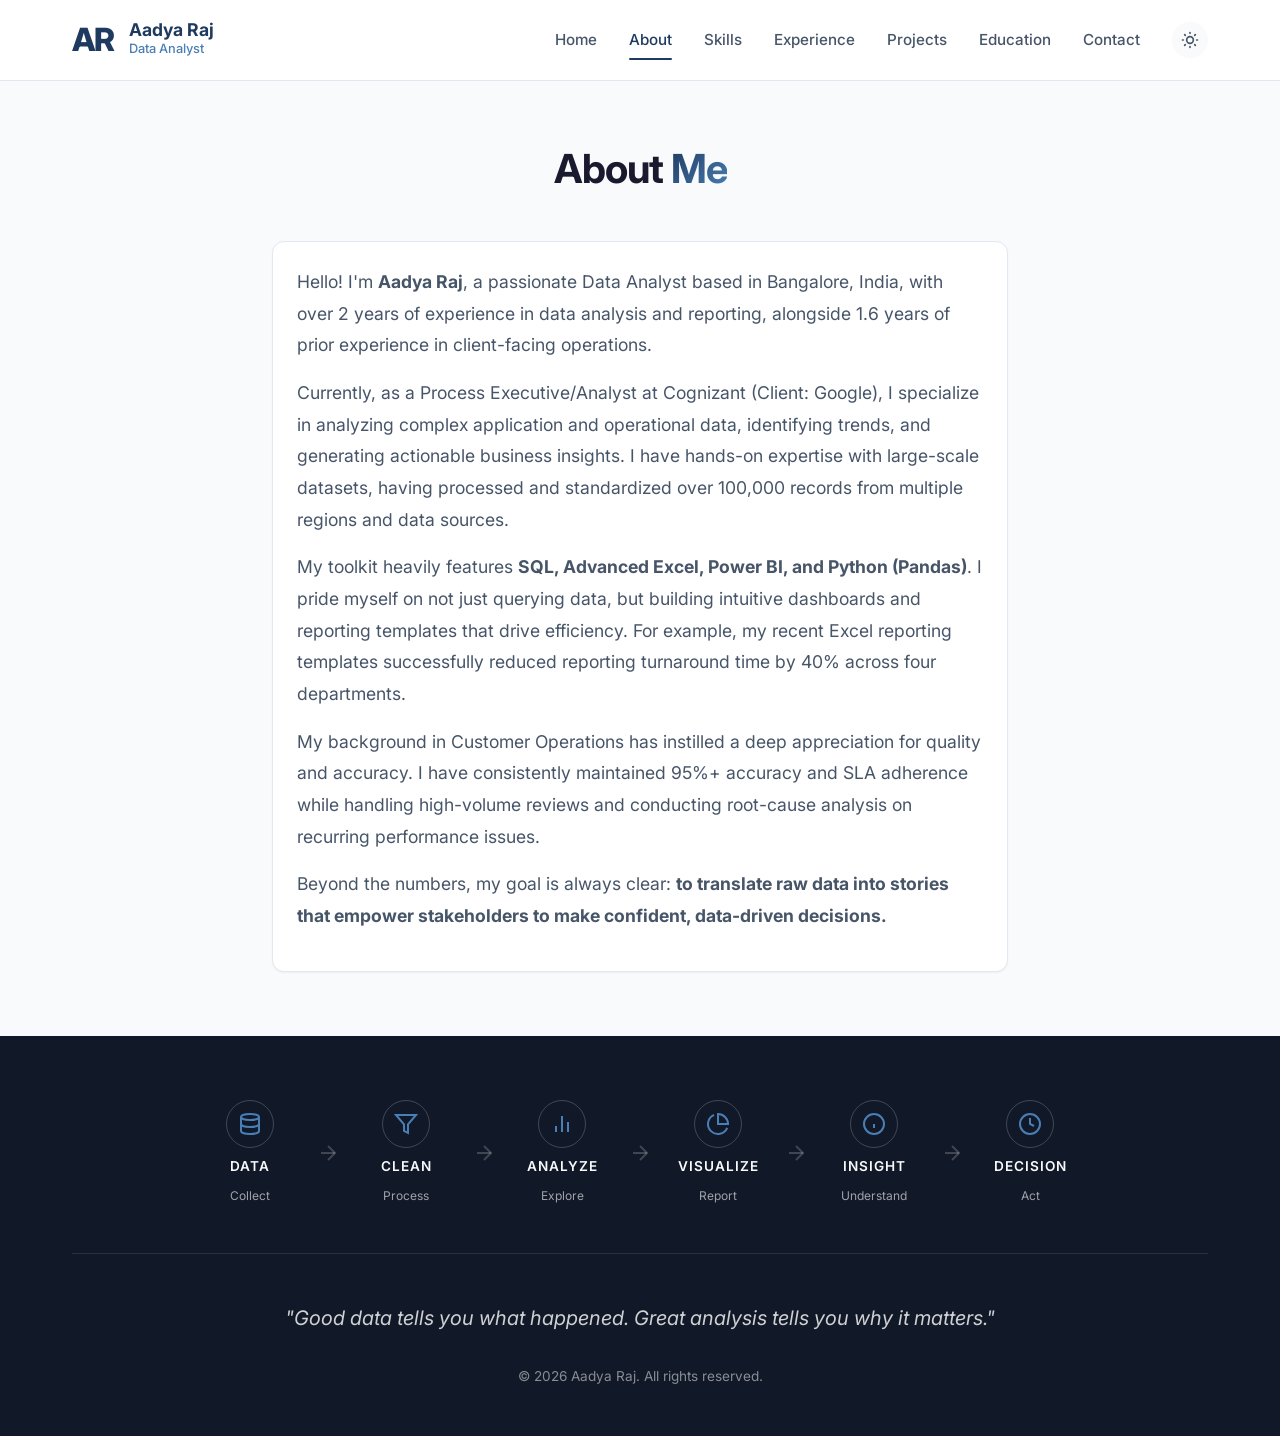
==== about.html @ 3a09aba2 "Initial commit: Portfolio Website" ====
<!DOCTYPE html>
<html lang="en">
<head>
    <meta charset="UTF-8">
    <meta name="viewport" content="width=device-width, initial-scale=1.0">
    <title>About | Aadya Raj</title>
    
    <link rel="preconnect" href="https://fonts.googleapis.com">
    <link rel="preconnect" href="https://fonts.gstatic.com" crossorigin>
    <link href="https://fonts.googleapis.com/css2?family=Inter:wght@400;500;600;700;800&display=swap" rel="stylesheet">
    <link rel="stylesheet" href="styles.css">
</head>
<body>

    <!-- Header (Same as index) -->
    <header>
        <div class="container nav-container">
            <a href="index.html" class="logo">
                <div class="logo-mark">AR</div>
                <div class="logo-text">
                    <span class="logo-name">Aadya Raj</span>
                    <span class="logo-title">Data Analyst</span>
                </div>
            </a>
            <button class="mobile-menu-btn" aria-label="Toggle menu">☰</button>
            <nav class="nav-links">
                <a href="index.html" class="nav-link">Home</a>
                <a href="about.html" class="nav-link active">About</a>
                <a href="skills.html" class="nav-link">Skills</a>
                <a href="experience.html" class="nav-link">Experience</a>
                <a href="projects.html" class="nav-link">Projects</a>
                <a href="education.html" class="nav-link">Education</a>
                <a href="contact.html" class="nav-link">Contact</a>
                <button id="theme-toggle" class="theme-toggle" aria-label="Toggle Dark Mode">
                    <svg viewBox="0 0 24 24"><path d="M12 3v1m0 16v1m9-9h-1M4 12H3m15.364 6.364l-.707-.707M6.343 6.343l-.707-.707m12.728 0l-.707.707M6.343 17.657l-.707.707M16 12a4 4 0 11-8 0 4 4 0 018 0z" stroke="currentColor" stroke-width="2" stroke-linecap="round" stroke-linejoin="round" fill="none"/></svg>
                </button>
            </nav>
        </div>
    </header>

    <main class="main-content">
        <div class="container" style="max-width: 800px;">
            <div class="page-header">
                <h1>About <span class="text-gradient">Me</span></h1>
            </div>
            
            <div class="card" style="font-size: 1.1rem; line-height: 1.8;">
                <p>Hello! I'm <strong>Aadya Raj</strong>, a passionate Data Analyst based in Bangalore, India, with over 2 years of experience in data analysis and reporting, alongside 1.6 years of prior experience in client-facing operations.</p>
                
                <p>Currently, as a Process Executive/Analyst at Cognizant (Client: Google), I specialize in analyzing complex application and operational data, identifying trends, and generating actionable business insights. I have hands-on expertise with large-scale datasets, having processed and standardized over 100,000 records from multiple regions and data sources.</p>
                
                <p>My toolkit heavily features <strong>SQL, Advanced Excel, Power BI, and Python (Pandas)</strong>. I pride myself on not just querying data, but building intuitive dashboards and reporting templates that drive efficiency. For example, my recent Excel reporting templates successfully reduced reporting turnaround time by 40% across four departments.</p>
                
                <p>My background in Customer Operations has instilled a deep appreciation for quality and accuracy. I have consistently maintained 95%+ accuracy and SLA adherence while handling high-volume reviews and conducting root-cause analysis on recurring performance issues.</p>
                
                <p>Beyond the numbers, my goal is always clear: <strong>to translate raw data into stories that empower stakeholders to make confident, data-driven decisions.</strong></p>
            </div>
        </div>
    </main>

    <!-- Footer -->
    <footer>
        <div class="container footer-content">
            <div class="process-strip">
                <div class="process-step">
                    <div class="process-icon"><svg width="24" height="24" viewBox="0 0 24 24" fill="none" stroke="currentColor" stroke-width="2"><ellipse cx="12" cy="5" rx="9" ry="3"></ellipse><path d="M21 12c0 1.66-4 3-9 3s-9-1.34-9-3"></path><path d="M3 5v14c0 1.66 4 3 9 3s9-1.34 9-3V5"></path></svg></div>
                    <span class="process-label">Data</span><span class="process-sub">Collect</span>
                </div>
                <svg class="process-arrow" width="24" height="24" viewBox="0 0 24 24" fill="none" stroke="currentColor" stroke-width="2"><line x1="5" y1="12" x2="19" y2="12"></line><polyline points="12 5 19 12 12 19"></polyline></svg>
                <div class="process-step">
                    <div class="process-icon"><svg width="24" height="24" viewBox="0 0 24 24" fill="none" stroke="currentColor" stroke-width="2"><polygon points="22 3 2 3 10 12.46 10 19 14 21 14 12.46 22 3"></polygon></svg></div>
                    <span class="process-label">Clean</span><span class="process-sub">Process</span>
                </div>
                <svg class="process-arrow" width="24" height="24" viewBox="0 0 24 24" fill="none" stroke="currentColor" stroke-width="2"><line x1="5" y1="12" x2="19" y2="12"></line><polyline points="12 5 19 12 12 19"></polyline></svg>
                <div class="process-step">
                    <div class="process-icon"><svg width="24" height="24" viewBox="0 0 24 24" fill="none" stroke="currentColor" stroke-width="2"><line x1="18" y1="20" x2="18" y2="10"></line><line x1="12" y1="20" x2="12" y2="4"></line><line x1="6" y1="20" x2="6" y2="14"></line></svg></div>
                    <span class="process-label">Analyze</span><span class="process-sub">Explore</span>
                </div>
                <svg class="process-arrow" width="24" height="24" viewBox="0 0 24 24" fill="none" stroke="currentColor" stroke-width="2"><line x1="5" y1="12" x2="19" y2="12"></line><polyline points="12 5 19 12 12 19"></polyline></svg>
                <div class="process-step">
                    <div class="process-icon"><svg width="24" height="24" viewBox="0 0 24 24" fill="none" stroke="currentColor" stroke-width="2"><path d="M21.21 15.89A10 10 0 1 1 8 2.83"></path><path d="M22 12A10 10 0 0 0 12 2v10z"></path></svg></div>
                    <span class="process-label">Visualize</span><span class="process-sub">Report</span>
                </div>
                <svg class="process-arrow" width="24" height="24" viewBox="0 0 24 24" fill="none" stroke="currentColor" stroke-width="2"><line x1="5" y1="12" x2="19" y2="12"></line><polyline points="12 5 19 12 12 19"></polyline></svg>
                <div class="process-step">
                    <div class="process-icon"><svg width="24" height="24" viewBox="0 0 24 24" fill="none" stroke="currentColor" stroke-width="2"><circle cx="12" cy="12" r="10"></circle><line x1="12" y1="16" x2="12" y2="12"></line><line x1="12" y1="8" x2="12.01" y2="8"></line></svg></div>
                    <span class="process-label">Insight</span><span class="process-sub">Understand</span>
                </div>
                <svg class="process-arrow" width="24" height="24" viewBox="0 0 24 24" fill="none" stroke="currentColor" stroke-width="2"><line x1="5" y1="12" x2="19" y2="12"></line><polyline points="12 5 19 12 12 19"></polyline></svg>
                <div class="process-step">
                    <div class="process-icon"><svg width="24" height="24" viewBox="0 0 24 24" fill="none" stroke="currentColor" stroke-width="2"><circle cx="12" cy="12" r="10"></circle><polyline points="12 6 12 12 16 14"></polyline></svg></div>
                    <span class="process-label">Decision</span><span class="process-sub">Act</span>
                </div>
            </div>
            <p class="tagline">"Good data tells you what happened. Great analysis tells you why it matters."</p>
            <p class="copyright">&copy; 2026 Aadya Raj. All rights reserved.</p>
        </div>
    </footer>

    <script src="script.js"></script>
</body>
</html>
---- styles.css ----
/* ==========================================================================
   Base Styles & Variables
   ========================================================================== */

:root {
  /* Colors - Light Mode */
  --bg-color: #F8FAFC;
  --bg-card: #FFFFFF;
  --text-primary: #1A1A2E;
  --text-secondary: #475569;
  --primary: #1E3A5F;
  --primary-hover: #0F2A47;
  --secondary: #4A7FB5;
  --accent: #D6E4F0;
  --border: #E2E8F0;
  --footer-bg: #111827;
  --footer-text: #F9FAFB;
  --shadow-sm: 0 1px 2px 0 rgba(0, 0, 0, 0.05);
  --shadow-md: 0 4px 6px -1px rgba(0, 0, 0, 0.1), 0 2px 4px -1px rgba(0, 0, 0, 0.06);
  --shadow-lg: 0 10px 15px -3px rgba(0, 0, 0, 0.1), 0 4px 6px -2px rgba(0, 0, 0, 0.05);

  /* Layout */
  --max-width: 1200px;
  --border-radius: 12px;
  --transition: all 0.3s ease;
}

[data-theme="dark"] {
  /* Colors - Dark Mode */
  --bg-color: #0F172A;
  --bg-card: #1E293B;
  --text-primary: #F1F5F9;
  --text-secondary: #94A3B8;
  --primary: #38BDF8; /* Brighter for dark mode contrast */
  --primary-hover: #0EA5E9;
  --secondary: #7DD3FC;
  --accent: #0F2A47;
  --border: #334155;
  --footer-bg: #0B1120;
  --footer-text: #F1F5F9;
  --shadow-sm: 0 1px 2px 0 rgba(0, 0, 0, 0.3);
  --shadow-md: 0 4px 6px -1px rgba(0, 0, 0, 0.4), 0 2px 4px -1px rgba(0, 0, 0, 0.2);
  --shadow-lg: 0 10px 15px -3px rgba(0, 0, 0, 0.5), 0 4px 6px -2px rgba(0, 0, 0, 0.3);
}

* {
  margin: 0;
  padding: 0;
  box-sizing: border-box;
}

body {
  font-family: 'Inter', system-ui, -apple-system, BlinkMacSystemFont, 'Segoe UI', Roboto, Helvetica, Arial, sans-serif;
  background-color: var(--bg-color);
  color: var(--text-primary);
  line-height: 1.6;
  transition: background-color var(--transition), color var(--transition);
  display: flex;
  flex-direction: column;
  min-height: 100vh;
}

a {
  text-decoration: none;
  color: var(--primary);
  transition: color var(--transition);
}

a:hover {
  color: var(--primary-hover);
}

ul {
  list-style: none;
}

img {
  max-width: 100%;
  height: auto;
}

/* ==========================================================================
   Typography
   ========================================================================== */

h1, h2, h3, h4, h5, h6 {
  color: var(--text-primary);
  font-weight: 700;
  line-height: 1.2;
  margin-bottom: 1rem;
}

h1 {
  font-size: 3rem;
  letter-spacing: -0.025em;
}

h2 {
  font-size: 2rem;
  margin-bottom: 2rem;
}

p {
  color: var(--text-secondary);
  margin-bottom: 1rem;
}

.text-gradient {
  background: linear-gradient(135deg, var(--primary), var(--secondary));
  -webkit-background-clip: text;
  -webkit-text-fill-color: transparent;
  background-clip: text;
  display: inline-block;
}

/* ==========================================================================
   Layout Components
   ========================================================================== */

.container {
  max-width: var(--max-width);
  margin: 0 auto;
  padding: 0 2rem;
  width: 100%;
}

.main-content {
  flex: 1;
  padding: 4rem 0;
}

.grid {
  display: grid;
  gap: 2rem;
}

.grid-cols-2 { grid-template-columns: repeat(1, 1fr); }
.grid-cols-3 { grid-template-columns: repeat(1, 1fr); }
.grid-cols-4 { grid-template-columns: repeat(1, 1fr); }

@media (min-width: 768px) {
  .grid-cols-2 { grid-template-columns: repeat(2, 1fr); }
  .grid-cols-3 { grid-template-columns: repeat(2, 1fr); }
  .grid-cols-4 { grid-template-columns: repeat(2, 1fr); }
}

@media (min-width: 1024px) {
  .grid-cols-3 { grid-template-columns: repeat(3, 1fr); }
  .grid-cols-4 { grid-template-columns: repeat(4, 1fr); }
}

/* ==========================================================================
   Navigation
   ========================================================================== */

header {
  background-color: var(--bg-card);
  border-bottom: 1px solid var(--border);
  position: sticky;
  top: 0;
  z-index: 100;
  transition: background-color var(--transition), border-color var(--transition);
}

.nav-container {
  display: flex;
  justify-content: space-between;
  align-items: center;
  height: 80px;
}

.logo {
  display: flex;
  align-items: center;
  gap: 1rem;
}

.logo-mark {
  font-size: 2rem;
  font-weight: 800;
  color: var(--primary);
  letter-spacing: -2px;
}

.logo-text {
  display: flex;
  flex-direction: column;
}

.logo-name {
  font-weight: 700;
  font-size: 1.1rem;
  line-height: 1;
}

.logo-title {
  font-size: 0.8rem;
  color: var(--secondary);
  font-weight: 500;
}

.nav-links {
  display: flex;
  gap: 2rem;
  align-items: center;
}

.nav-link {
  color: var(--text-secondary);
  font-weight: 500;
  font-size: 0.95rem;
  position: relative;
  padding: 0.5rem 0;
}

.nav-link:hover {
  color: var(--primary);
}

.nav-link.active {
  color: var(--primary);
}

.nav-link.active::after {
  content: '';
  position: absolute;
  bottom: 0;
  left: 0;
  width: 100%;
  height: 2px;
  background-color: var(--primary);
  border-radius: 2px;
}

.theme-toggle {
  background: none;
  border: none;
  color: var(--text-secondary);
  cursor: pointer;
  padding: 0.5rem;
  border-radius: 50%;
  display: flex;
  align-items: center;
  justify-content: center;
  transition: background-color var(--transition), color var(--transition);
  background-color: var(--bg-color);
}

.theme-toggle:hover {
  color: var(--primary);
  background-color: var(--accent);
}

.theme-toggle svg {
  width: 20px;
  height: 20px;
  fill: currentColor;
}

/* Mobile Nav Toggle */
.mobile-menu-btn {
  display: none;
  background: none;
  border: none;
  color: var(--text-primary);
  font-size: 1.5rem;
  cursor: pointer;
}

@media (max-width: 768px) {
  .mobile-menu-btn {
    display: block;
  }
  
  .nav-links {
    display: none;
    position: absolute;
    top: 80px;
    left: 0;
    width: 100%;
    background-color: var(--bg-card);
    flex-direction: column;
    padding: 2rem;
    box-shadow: var(--shadow-md);
    border-bottom: 1px solid var(--border);
  }

  .nav-links.show {
    display: flex;
  }
}

/* ==========================================================================
   UI Components
   ========================================================================== */

.card {
  background-color: var(--bg-card);
  border-radius: var(--border-radius);
  border: 1px solid var(--border);
  padding: 1.5rem;
  box-shadow: var(--shadow-sm);
  transition: transform var(--transition), box-shadow var(--transition), background-color var(--transition), border-color var(--transition);
}

.card:hover {
  transform: translateY(-4px);
  box-shadow: var(--shadow-md);
}

.btn {
  display: inline-flex;
  align-items: center;
  justify-content: center;
  gap: 0.5rem;
  padding: 0.75rem 1.5rem;
  border-radius: 8px;
  font-weight: 600;
  cursor: pointer;
  transition: var(--transition);
  border: none;
  font-size: 0.95rem;
}

.btn-primary {
  background-color: var(--primary);
  color: white;
}

.btn-primary:hover {
  background-color: var(--primary-hover);
  color: white;
}

.btn-outline {
  background-color: transparent;
  border: 1px solid var(--border);
  color: var(--text-primary);
}

.btn-outline:hover {
  border-color: var(--primary);
  color: var(--primary);
  background-color: var(--bg-color);
}

.badge {
  display: inline-flex;
  align-items: center;
  gap: 0.25rem;
  padding: 0.25rem 0.75rem;
  border-radius: 9999px;
  font-size: 0.75rem;
  font-weight: 600;
  background-color: var(--accent);
  color: var(--primary);
}

/* ==========================================================================
   Page Specific: Home
   ========================================================================== */

.hero-section {
  display: grid;
  grid-template-columns: 1fr;
  gap: 3rem;
  align-items: center;
}

@media (min-width: 1024px) {
  .hero-section {
    grid-template-columns: 1fr 1fr;
  }
}

.hero-content h1 {
  margin-bottom: 1.5rem;
}

.hero-content p {
  font-size: 1.1rem;
  margin-bottom: 2rem;
}

.hero-actions {
  display: flex;
  gap: 1rem;
  margin-bottom: 2rem;
  flex-wrap: wrap;
}

.social-links {
  display: flex;
  gap: 1rem;
}

.social-link {
  display: flex;
  align-items: center;
  justify-content: center;
  width: 40px;
  height: 40px;
  border-radius: 50%;
  background-color: var(--bg-card);
  border: 1px solid var(--border);
  color: var(--text-secondary);
  transition: var(--transition);
}

.social-link:hover {
  color: var(--primary);
  border-color: var(--primary);
  transform: translateY(-2px);
}

.dashboard-panel {
  background-color: var(--bg-color);
  border-radius: var(--border-radius);
  padding: 1.5rem;
  border: 1px solid var(--border);
  position: relative;
  overflow: hidden;
}

.dashboard-panel::before {
  content: '';
  position: absolute;
  top: 0;
  right: 0;
  width: 300px;
  height: 300px;
  background: radial-gradient(circle, var(--accent) 0%, transparent 70%);
  opacity: 0.5;
  border-radius: 50%;
  transform: translate(30%, -30%);
  pointer-events: none;
}

.stat-grid {
  display: grid;
  grid-template-columns: repeat(2, 1fr);
  gap: 1rem;
  margin-bottom: 1.5rem;
}

.stat-card {
  background-color: var(--bg-card);
  padding: 1rem;
  border-radius: 8px;
  border: 1px solid var(--border);
  display: flex;
  flex-direction: column;
}

.stat-header {
  display: flex;
  align-items: center;
  gap: 0.5rem;
  color: var(--text-secondary);
  font-size: 0.85rem;
  margin-bottom: 0.5rem;
}

.stat-icon {
  color: var(--secondary);
}

.stat-value {
  font-size: 1.75rem;
  font-weight: 700;
  color: var(--text-primary);
}

.chart-grid {
  display: grid;
  grid-template-columns: 1fr;
  gap: 1rem;
}

@media (min-width: 640px) {
  .chart-grid {
    grid-template-columns: 2fr 1fr;
  }
}

.chart-card {
  background-color: var(--bg-card);
  padding: 1rem;
  border-radius: 8px;
  border: 1px solid var(--border);
  height: 200px;
  display: flex;
  flex-direction: column;
}

.chart-card h4 {
  font-size: 0.85rem;
  color: var(--text-secondary);
  margin-bottom: 0.5rem;
}

.chart-container {
  flex: 1;
  position: relative;
  width: 100%;
}

.stat-strip {
  margin-top: 4rem;
  display: flex;
  justify-content: center;
  align-items: center;
  gap: 2rem;
  flex-wrap: wrap;
  padding: 2rem;
  background-color: var(--bg-card);
  border-radius: var(--border-radius);
  border: 1px solid var(--border);
}

.strip-item {
  display: flex;
  flex-direction: column;
  align-items: center;
  text-align: center;
}

.strip-val {
  font-size: 1.5rem;
  font-weight: 700;
  color: var(--primary);
}

.strip-label {
  font-size: 0.85rem;
  color: var(--text-secondary);
}

/* ==========================================================================
   Page Specific: Shared Layouts (Skills, Experience, Projects)
   ========================================================================== */

.page-header {
  text-align: center;
  margin-bottom: 3rem;
}

.page-header h1 {
  font-size: 2.5rem;
}

.page-header p {
  max-width: 600px;
  margin: 0 auto;
  font-size: 1.1rem;
}

/* Skills */
.skill-card h3 {
  display: flex;
  align-items: center;
  gap: 0.75rem;
  margin-bottom: 1rem;
  color: var(--primary);
}

.skill-card ul {
  list-style-type: disc;
  padding-left: 1.5rem;
  color: var(--text-secondary);
}

.skill-card li {
  margin-bottom: 0.5rem;
}

/* Experience */
.timeline {
  position: relative;
  max-width: 800px;
  margin: 0 auto;
}

.timeline::before {
  content: '';
  position: absolute;
  top: 0;
  left: 16px;
  height: 100%;
  width: 2px;
  background-color: var(--border);
}

.timeline-item {
  position: relative;
  padding-left: 3rem;
  margin-bottom: 3rem;
}

.timeline-dot {
  position: absolute;
  top: 0;
  left: 9px;
  width: 16px;
  height: 16px;
  border-radius: 50%;
  background-color: var(--primary);
  border: 4px solid var(--bg-color);
}

.timeline-content {
  background-color: var(--bg-card);
  padding: 1.5rem;
  border-radius: var(--border-radius);
  border: 1px solid var(--border);
}

.timeline-header {
  display: flex;
  justify-content: space-between;
  align-items: flex-start;
  flex-wrap: wrap;
  gap: 1rem;
  margin-bottom: 1rem;
}

.timeline-role {
  font-size: 1.25rem;
  font-weight: 700;
  color: var(--text-primary);
}

.timeline-client {
  font-weight: 500;
  color: var(--secondary);
  margin-bottom: 0.5rem;
}

.timeline-date {
  font-size: 0.85rem;
  color: var(--text-secondary);
  background-color: var(--bg-color);
  padding: 0.25rem 0.75rem;
  border-radius: 999px;
}

.timeline-content ul {
  list-style-type: disc;
  padding-left: 1.5rem;
  color: var(--text-secondary);
}

.timeline-content li {
  margin-bottom: 0.5rem;
}

/* Projects */
.project-card {
  display: flex;
  flex-direction: column;
  height: 100%;
}

.project-img {
  width: 100%;
  height: 160px;
  background-color: var(--bg-color);
  border-radius: 8px;
  margin-bottom: 1.5rem;
  display: flex;
  align-items: center;
  justify-content: center;
  color: var(--text-secondary);
  border: 1px dashed var(--border);
}

.project-content {
  flex: 1;
  display: flex;
  flex-direction: column;
}

.project-title {
  font-size: 1.25rem;
  margin-bottom: 0.5rem;
}

.project-desc {
  flex: 1;
  margin-bottom: 1.5rem;
}

.project-tags {
  display: flex;
  gap: 0.5rem;
  flex-wrap: wrap;
}

/* Forms */
.form-group {
  margin-bottom: 1.5rem;
}

.form-label {
  display: block;
  margin-bottom: 0.5rem;
  font-weight: 500;
  color: var(--text-primary);
}

.form-control {
  width: 100%;
  padding: 0.75rem 1rem;
  border-radius: 8px;
  border: 1px solid var(--border);
  background-color: var(--bg-color);
  color: var(--text-primary);
  font-family: inherit;
  transition: border-color var(--transition);
}

.form-control:focus {
  outline: none;
  border-color: var(--primary);
  box-shadow: 0 0 0 3px var(--accent);
}

textarea.form-control {
  min-height: 120px;
  resize: vertical;
}

/* ==========================================================================
   Footer
   ========================================================================== */

footer {
  background-color: var(--footer-bg);
  color: var(--footer-text);
  padding: 4rem 0 2rem;
  margin-top: auto;
}

.process-strip {
  display: flex;
  justify-content: center;
  align-items: center;
  flex-wrap: wrap;
  gap: 1rem;
  margin-bottom: 3rem;
  border-bottom: 1px solid rgba(255,255,255,0.1);
  padding-bottom: 3rem;
}

.process-step {
  display: flex;
  flex-direction: column;
  align-items: center;
  gap: 0.5rem;
  text-align: center;
  width: 100px;
}

.process-icon {
  width: 48px;
  height: 48px;
  border-radius: 50%;
  border: 1px solid rgba(255,255,255,0.2);
  display: flex;
  align-items: center;
  justify-content: center;
  color: var(--secondary);
}

.process-arrow {
  color: rgba(255,255,255,0.2);
}

.process-label {
  font-size: 0.85rem;
  font-weight: 600;
  text-transform: uppercase;
  letter-spacing: 1px;
}

.process-sub {
  font-size: 0.75rem;
  color: rgba(255,255,255,0.6);
}

.footer-content {
  text-align: center;
}

.tagline {
  font-size: 1.25rem;
  margin-bottom: 2rem;
  font-style: italic;
  color: rgba(255,255,255,0.8);
}

.copyright {
  font-size: 0.85rem;
  color: rgba(255,255,255,0.5);
}

@media (max-width: 768px) {
  .process-arrow {
    transform: rotate(90deg);
  }
  .process-strip {
    flex-direction: column;
  }
}
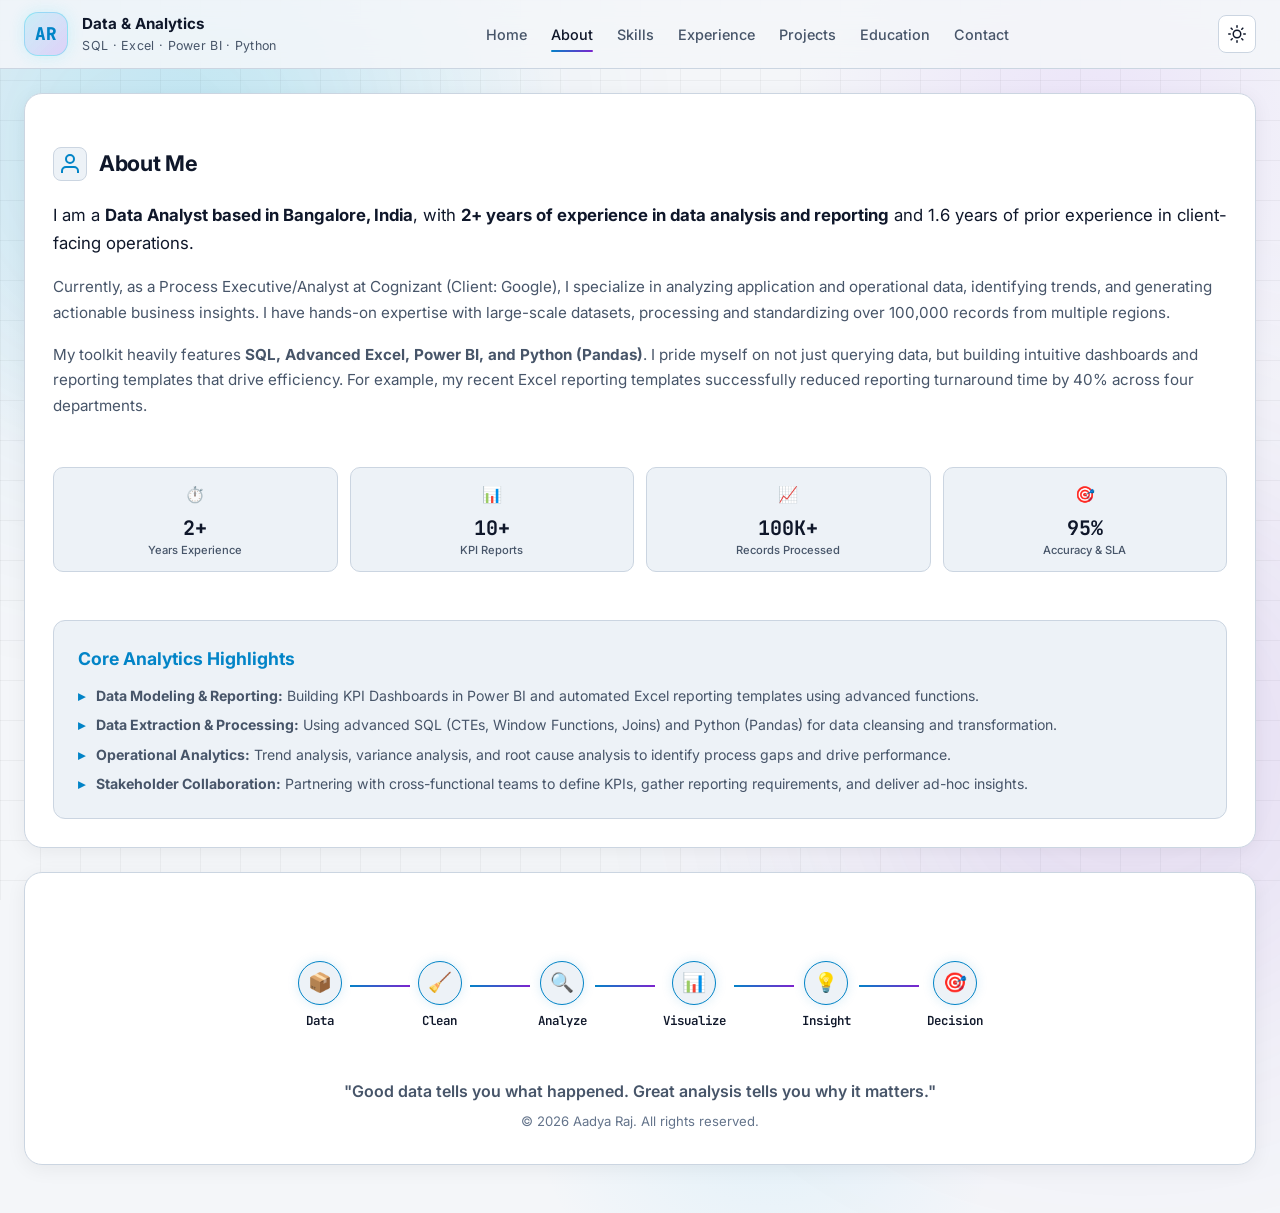
==== commit 83d675c3: "Portfolio Commit" ====
--- a/about.html
+++ b/about.html
@@ -1,102 +1,143 @@
 <!DOCTYPE html>
-<html lang="en">
+<html lang="en" data-theme="dark">
 <head>
-    <meta charset="UTF-8">
-    <meta name="viewport" content="width=device-width, initial-scale=1.0">
-    <title>About | Aadya Raj</title>
-    
-    <link rel="preconnect" href="https://fonts.googleapis.com">
-    <link rel="preconnect" href="https://fonts.gstatic.com" crossorigin>
-    <link href="https://fonts.googleapis.com/css2?family=Inter:wght@400;500;600;700;800&display=swap" rel="stylesheet">
-    <link rel="stylesheet" href="styles.css">
+  <meta charset="UTF-8">
+  <meta name="viewport" content="width=device-width, initial-scale=1.0">
+  <title>About Me — Aadya Raj | Data Analyst</title>
+  <meta name="description" content="Learn about Aadya Raj's 2+ years of Data Analyst experience in reporting, visualization, and operational analytics.">
+  
+  <link rel="preconnect" href="https://fonts.googleapis.com">
+  <link rel="preconnect" href="https://fonts.gstatic.com" crossorigin>
+  <link href="https://fonts.googleapis.com/css2?family=Inter:wght@300;400;500;600;700;800&family=JetBrains+Mono:wght@400;500;600;700&display=swap" rel="stylesheet">
+  
+  <link rel="stylesheet" href="assets/styles.css">
 </head>
 <body>
 
-    <!-- Header (Same as index) -->
-    <header>
-        <div class="container nav-container">
-            <a href="index.html" class="logo">
-                <div class="logo-mark">AR</div>
-                <div class="logo-text">
-                    <span class="logo-name">Aadya Raj</span>
-                    <span class="logo-title">Data Analyst</span>
-                </div>
-            </a>
-            <button class="mobile-menu-btn" aria-label="Toggle menu">☰</button>
-            <nav class="nav-links">
-                <a href="index.html" class="nav-link">Home</a>
-                <a href="about.html" class="nav-link active">About</a>
-                <a href="skills.html" class="nav-link">Skills</a>
-                <a href="experience.html" class="nav-link">Experience</a>
-                <a href="projects.html" class="nav-link">Projects</a>
-                <a href="education.html" class="nav-link">Education</a>
-                <a href="contact.html" class="nav-link">Contact</a>
-                <button id="theme-toggle" class="theme-toggle" aria-label="Toggle Dark Mode">
-                    <svg viewBox="0 0 24 24"><path d="M12 3v1m0 16v1m9-9h-1M4 12H3m15.364 6.364l-.707-.707M6.343 6.343l-.707-.707m12.728 0l-.707.707M6.343 17.657l-.707.707M16 12a4 4 0 11-8 0 4 4 0 018 0z" stroke="currentColor" stroke-width="2" stroke-linecap="round" stroke-linejoin="round" fill="none"/></svg>
-                </button>
-            </nav>
+  <div class="bg-grid-pattern" aria-hidden="true"></div>
+  <div class="bg-glow-orb orb-1" aria-hidden="true"></div>
+  <div class="bg-glow-orb orb-2" aria-hidden="true"></div>
+
+  <!-- TOP NAVIGATION BAR -->
+  <header class="top-nav" id="top-nav">
+    <div class="nav-container">
+      <div class="nav-branding">
+        <a href="index.html" class="nav-logo" aria-label="Aadya Raj Home">
+          <span class="logo-box">AR</span>
+        </a>
+        <div class="nav-brand-copy">
+          <span class="brand-title">Data & Analytics</span>
+          <span class="brand-subtitle">SQL · Excel · Power BI · Python</span>
         </div>
-    </header>
+      </div>
 
-    <main class="main-content">
-        <div class="container" style="max-width: 800px;">
-            <div class="page-header">
-                <h1>About <span class="text-gradient">Me</span></h1>
-            </div>
-            
-            <div class="card" style="font-size: 1.1rem; line-height: 1.8;">
-                <p>Hello! I'm <strong>Aadya Raj</strong>, a passionate Data Analyst based in Bangalore, India, with over 2 years of experience in data analysis and reporting, alongside 1.6 years of prior experience in client-facing operations.</p>
-                
-                <p>Currently, as a Process Executive/Analyst at Cognizant (Client: Google), I specialize in analyzing complex application and operational data, identifying trends, and generating actionable business insights. I have hands-on expertise with large-scale datasets, having processed and standardized over 100,000 records from multiple regions and data sources.</p>
-                
-                <p>My toolkit heavily features <strong>SQL, Advanced Excel, Power BI, and Python (Pandas)</strong>. I pride myself on not just querying data, but building intuitive dashboards and reporting templates that drive efficiency. For example, my recent Excel reporting templates successfully reduced reporting turnaround time by 40% across four departments.</p>
-                
-                <p>My background in Customer Operations has instilled a deep appreciation for quality and accuracy. I have consistently maintained 95%+ accuracy and SLA adherence while handling high-volume reviews and conducting root-cause analysis on recurring performance issues.</p>
-                
-                <p>Beyond the numbers, my goal is always clear: <strong>to translate raw data into stories that empower stakeholders to make confident, data-driven decisions.</strong></p>
-            </div>
+      <nav class="nav-links" id="nav-menu">
+        <a href="index.html" class="nav-link">Home</a>
+        <a href="about.html" class="nav-link active">About</a>
+        <a href="skills.html" class="nav-link">Skills</a>
+        <a href="experience.html" class="nav-link">Experience</a>
+        <a href="projects.html" class="nav-link">Projects</a>
+        <a href="education.html" class="nav-link">Education</a>
+        <a href="contact.html" class="nav-link">Contact</a>
+      </nav>
+
+      <div class="nav-actions">
+        <button id="theme-toggle" class="theme-toggle-btn" aria-label="Toggle Dark and Light Mode" title="Toggle Theme">
+          <svg class="sun-icon" viewBox="0 0 24 24" fill="none" stroke="currentColor" stroke-width="2" stroke-linecap="round" stroke-linejoin="round"><circle cx="12" cy="12" r="5"></circle><line x1="12" y1="1" x2="12" y2="3"></line><line x1="12" y1="21" x2="12" y2="23"></line><line x1="4.22" y1="4.22" x2="5.64" y2="5.64"></line><line x1="18.36" y1="18.36" x2="19.78" y2="19.78"></line><line x1="1" y1="12" x2="3" y2="12"></line><line x1="21" y1="12" x2="23" y2="12"></line><line x1="4.22" y1="19.78" x2="5.64" y2="18.36"></line><line x1="18.36" y1="5.64" x2="19.78" y2="4.22"></line></svg>
+          <svg class="moon-icon" viewBox="0 0 24 24" fill="none" stroke="currentColor" stroke-width="2" stroke-linecap="round" stroke-linejoin="round"><path d="M21 12.79A9 9 0 1 1 11.21 3 7 7 0 0 0 21 12.79z"></path></svg>
+        </button>
+        <button class="mobile-menu-toggle" id="mobile-menu-toggle" aria-label="Open Navigation Menu">
+          <span></span><span></span><span></span>
+        </button>
+      </div>
+    </div>
+  </header>
+
+  <!-- MAIN CONTAINER -->
+  <main class="dashboard-grid single-page-grid">
+
+    <!-- 02 SUMMARY / ABOUT -->
+    <section class="panel-card full-width-panel">
+      <div class="section-header">
+        <div class="header-icon">
+          <svg width="24" height="24" viewBox="0 0 24 24" fill="none" stroke="currentColor" stroke-width="2"><path d="M20 21v-2a4 4 0 0 0-4-4H8a4 4 0 0 0-4 4v2"></path><circle cx="12" cy="7" r="4"></circle></svg>
         </div>
-    </main>
+        <h2>About Me</h2>
+      </div>
 
-    <!-- Footer -->
-    <footer>
-        <div class="container footer-content">
-            <div class="process-strip">
-                <div class="process-step">
-                    <div class="process-icon"><svg width="24" height="24" viewBox="0 0 24 24" fill="none" stroke="currentColor" stroke-width="2"><ellipse cx="12" cy="5" rx="9" ry="3"></ellipse><path d="M21 12c0 1.66-4 3-9 3s-9-1.34-9-3"></path><path d="M3 5v14c0 1.66 4 3 9 3s9-1.34 9-3V5"></path></svg></div>
-                    <span class="process-label">Data</span><span class="process-sub">Collect</span>
-                </div>
-                <svg class="process-arrow" width="24" height="24" viewBox="0 0 24 24" fill="none" stroke="currentColor" stroke-width="2"><line x1="5" y1="12" x2="19" y2="12"></line><polyline points="12 5 19 12 12 19"></polyline></svg>
-                <div class="process-step">
-                    <div class="process-icon"><svg width="24" height="24" viewBox="0 0 24 24" fill="none" stroke="currentColor" stroke-width="2"><polygon points="22 3 2 3 10 12.46 10 19 14 21 14 12.46 22 3"></polygon></svg></div>
-                    <span class="process-label">Clean</span><span class="process-sub">Process</span>
-                </div>
-                <svg class="process-arrow" width="24" height="24" viewBox="0 0 24 24" fill="none" stroke="currentColor" stroke-width="2"><line x1="5" y1="12" x2="19" y2="12"></line><polyline points="12 5 19 12 12 19"></polyline></svg>
-                <div class="process-step">
-                    <div class="process-icon"><svg width="24" height="24" viewBox="0 0 24 24" fill="none" stroke="currentColor" stroke-width="2"><line x1="18" y1="20" x2="18" y2="10"></line><line x1="12" y1="20" x2="12" y2="4"></line><line x1="6" y1="20" x2="6" y2="14"></line></svg></div>
-                    <span class="process-label">Analyze</span><span class="process-sub">Explore</span>
-                </div>
-                <svg class="process-arrow" width="24" height="24" viewBox="0 0 24 24" fill="none" stroke="currentColor" stroke-width="2"><line x1="5" y1="12" x2="19" y2="12"></line><polyline points="12 5 19 12 12 19"></polyline></svg>
-                <div class="process-step">
-                    <div class="process-icon"><svg width="24" height="24" viewBox="0 0 24 24" fill="none" stroke="currentColor" stroke-width="2"><path d="M21.21 15.89A10 10 0 1 1 8 2.83"></path><path d="M22 12A10 10 0 0 0 12 2v10z"></path></svg></div>
-                    <span class="process-label">Visualize</span><span class="process-sub">Report</span>
-                </div>
-                <svg class="process-arrow" width="24" height="24" viewBox="0 0 24 24" fill="none" stroke="currentColor" stroke-width="2"><line x1="5" y1="12" x2="19" y2="12"></line><polyline points="12 5 19 12 12 19"></polyline></svg>
-                <div class="process-step">
-                    <div class="process-icon"><svg width="24" height="24" viewBox="0 0 24 24" fill="none" stroke="currentColor" stroke-width="2"><circle cx="12" cy="12" r="10"></circle><line x1="12" y1="16" x2="12" y2="12"></line><line x1="12" y1="8" x2="12.01" y2="8"></line></svg></div>
-                    <span class="process-label">Insight</span><span class="process-sub">Understand</span>
-                </div>
-                <svg class="process-arrow" width="24" height="24" viewBox="0 0 24 24" fill="none" stroke="currentColor" stroke-width="2"><line x1="5" y1="12" x2="19" y2="12"></line><polyline points="12 5 19 12 12 19"></polyline></svg>
-                <div class="process-step">
-                    <div class="process-icon"><svg width="24" height="24" viewBox="0 0 24 24" fill="none" stroke="currentColor" stroke-width="2"><circle cx="12" cy="12" r="10"></circle><polyline points="12 6 12 12 16 14"></polyline></svg></div>
-                    <span class="process-label">Decision</span><span class="process-sub">Act</span>
-                </div>
-            </div>
-            <p class="tagline">"Good data tells you what happened. Great analysis tells you why it matters."</p>
-            <p class="copyright">&copy; 2026 Aadya Raj. All rights reserved.</p>
+      <div class="about-content">
+        <p class="about-lead">
+          I am a <strong>Data Analyst based in Bangalore, India</strong>, with <strong>2+ years of experience in data analysis and reporting</strong> and 1.6 years of prior experience in client-facing operations.
+        </p>
+
+        <p class="about-body">
+          Currently, as a Process Executive/Analyst at Cognizant (Client: Google), I specialize in analyzing application and operational data, identifying trends, and generating actionable business insights. I have hands-on expertise with large-scale datasets, processing and standardizing over 100,000 records from multiple regions.
+        </p>
+
+        <p class="about-body">
+          My toolkit heavily features <strong>SQL, Advanced Excel, Power BI, and Python (Pandas)</strong>. I pride myself on not just querying data, but building intuitive dashboards and reporting templates that drive efficiency. For example, my recent Excel reporting templates successfully reduced reporting turnaround time by 40% across four departments.
+        </p>
+
+        <div class="about-mini-stats" style="margin-top: 2rem;">
+          <div class="mini-stat-card">
+            <div class="mini-icon">⏱️</div>
+            <div class="mini-val">2+</div>
+            <div class="mini-lbl">Years Experience</div>
+          </div>
+          <div class="mini-stat-card">
+            <div class="mini-icon">📊</div>
+            <div class="mini-val">10+</div>
+            <div class="mini-lbl">KPI Reports</div>
+          </div>
+          <div class="mini-stat-card">
+            <div class="mini-icon">📈</div>
+            <div class="mini-val">100K+</div>
+            <div class="mini-lbl">Records Processed</div>
+          </div>
+          <div class="mini-stat-card">
+            <div class="mini-icon">🎯</div>
+            <div class="mini-val">95%</div>
+            <div class="mini-lbl">Accuracy & SLA</div>
+          </div>
         </div>
+
+        <div class="competency-box" style="margin-top: 2rem; background: var(--bg-subtle); padding: 1.5rem; border-radius: 12px; border: 1px solid var(--border-color);">
+          <h3 style="color: var(--accent-cyan); font-size: 1.1rem; margin-bottom: 0.75rem;">Core Analytics Highlights</h3>
+          <ul class="bullet-list">
+            <li><strong>Data Modeling & Reporting:</strong> Building KPI Dashboards in Power BI and automated Excel reporting templates using advanced functions.</li>
+            <li><strong>Data Extraction & Processing:</strong> Using advanced SQL (CTEs, Window Functions, Joins) and Python (Pandas) for data cleansing and transformation.</li>
+            <li><strong>Operational Analytics:</strong> Trend analysis, variance analysis, and root cause analysis to identify process gaps and drive performance.</li>
+            <li><strong>Stakeholder Collaboration:</strong> Partnering with cross-functional teams to define KPIs, gather reporting requirements, and deliver ad-hoc insights.</li>
+          </ul>
+        </div>
+      </div>
+    </section>
+
+    <!-- FOOTER -->
+    <footer class="panel-card footer-panel">
+      <div class="footer-pipeline">
+        <div class="pipeline-track">
+          <div class="pipeline-node"><div class="node-circle">📦</div><span class="node-label">Data</span></div>
+          <div class="pipeline-connector"></div>
+          <div class="pipeline-node"><div class="node-circle">🧹</div><span class="node-label">Clean</span></div>
+          <div class="pipeline-connector"></div>
+          <div class="pipeline-node"><div class="node-circle">🔍</div><span class="node-label">Analyze</span></div>
+          <div class="pipeline-connector"></div>
+          <div class="pipeline-node"><div class="node-circle">📊</div><span class="node-label">Visualize</span></div>
+          <div class="pipeline-connector"></div>
+          <div class="pipeline-node"><div class="node-circle">💡</div><span class="node-label">Insight</span></div>
+          <div class="pipeline-connector"></div>
+          <div class="pipeline-node"><div class="node-circle">🎯</div><span class="node-label">Decision</span></div>
+        </div>
+      </div>
+      <div class="footer-bottom">
+        <p class="footer-tagline">"Good data tells you what happened. Great analysis tells you why it matters."</p>
+        <p class="footer-copy">&copy; 2026 Aadya Raj. All rights reserved.</p>
+      </div>
     </footer>
 
-    <script src="script.js"></script>
+  </main>
+
+  <script src="assets/app.js"></script>
 </body>
 </html>
--- a/assets/styles.css
+++ b/assets/styles.css
@@ -0,0 +1,1501 @@
+/* ==========================================================================
+   AKSHAT KUMAR — DATA ENGINEER PORTFOLIO DESIGN SYSTEM
+   Dark Dashboard Control-Panel Theme with Light Mode Toggle
+   ========================================================================== */
+
+:root {
+  /* Fonts */
+  --font-sans: 'Inter', -apple-system, BlinkMacSystemFont, 'Segoe UI', Roboto, sans-serif;
+  --font-mono: 'JetBrains Mono', monospace;
+
+  /* Dark Mode Palette (Default) */
+  --bg-main: #0A0E1A;
+  --bg-card: #131826;
+  --bg-card-hover: #1A2035;
+  --bg-subtle: #0F1422;
+  --pipeline-fill: rgba(10, 14, 26, 0.48);
+  --pipeline-glow-start: #131826;
+  --pipeline-glow-end: #0A0E1A;
+  
+  --border-color: rgba(34, 211, 238, 0.18);
+  --border-color-hover: rgba(34, 211, 238, 0.45);
+  --border-purple: rgba(168, 85, 247, 0.25);
+  
+  --text-main: #F8FAFC;
+  --text-muted: #94A3B8;
+  --text-subtle: #64748B;
+  
+  /* Brand Accents */
+  --accent-cyan: #22D3EE;
+  --accent-cyan-glow: rgba(34, 211, 238, 0.3);
+  --accent-blue: #38BDF8;
+  --accent-purple: #A855F7;
+  --accent-purple-glow: rgba(168, 85, 247, 0.3);
+  --accent-teal: #10B981;
+
+  --gradient-accent: linear-gradient(135deg, #22D3EE 0%, #A855F7 100%);
+  --gradient-btn: linear-gradient(135deg, #0EA5E9 0%, #8B5CF6 100%);
+  --gradient-btn-hover: linear-gradient(135deg, #38BDF8 0%, #A855F7 100%);
+  --panel-shadow: 0 8px 32px 0 rgba(0, 0, 0, 0.37);
+
+  --badge-bg: #0F172A;
+  --badge-text: #22D3EE;
+  --badge-border: rgba(34, 211, 238, 0.3);
+}
+
+[data-theme="light"] {
+  --bg-main: #F4F6F9;
+  --bg-card: #FFFFFF;
+  --bg-card-hover: #F8FAFC;
+  --bg-subtle: #EDF2F7;
+  
+  --border-color: #CBD5E1;
+  --border-color-hover: #0284C7;
+  --border-purple: #C084FC;
+  
+  --text-main: #0F172A;
+  --text-muted: #475569;
+  --text-subtle: #64748B;
+  
+  --accent-cyan: #0284C7;
+  --accent-cyan-glow: rgba(2, 132, 199, 0.15);
+  --accent-blue: #0369A1;
+  --accent-purple: #7E22CE;
+  --accent-purple-glow: rgba(126, 34, 206, 0.15);
+  --accent-teal: #059669;
+
+  --gradient-accent: linear-gradient(135deg, #0284C7 0%, #7E22CE 100%);
+  --gradient-btn: linear-gradient(135deg, #0284C7 0%, #7E22CE 100%);
+  --gradient-btn-hover: linear-gradient(135deg, #0369A1 0%, #6B21A8 100%);
+  --panel-shadow: 0 4px 20px rgba(0, 0, 0, 0.06);
+  --pipeline-fill: rgba(148, 163, 184, 0.18);
+  --pipeline-glow-start: #E2E8F0;
+  --pipeline-glow-end: #CBD5E1;
+
+  --badge-bg: #E0F2FE;
+  --badge-text: #0369A1;
+  --badge-border: #7DD3FC;
+}
+
+/* Base Reset */
+*, *::before, *::after {
+  box-sizing: border-box;
+  margin: 0;
+  padding: 0;
+}
+
+html {
+  scroll-behavior: smooth;
+  font-size: 16px;
+}
+
+body {
+  font-family: var(--font-sans);
+  background-color: var(--bg-main);
+  color: var(--text-main);
+  line-height: 1.6;
+  overflow-x: hidden;
+  position: relative;
+  transition: background-color 0.3s ease, color 0.3s ease;
+  background-image: radial-gradient(circle at 15% 10%, rgba(34, 211, 238, 0.14), transparent 24%), radial-gradient(circle at 85% 12%, rgba(168, 85, 247, 0.12), transparent 20%), radial-gradient(circle at 60% 90%, rgba(56, 189, 248, 0.1), transparent 18%);
+  background-repeat: no-repeat;
+}
+
+body::before {
+  content: '';
+  position: fixed;
+  left: 0;
+  top: 0;
+  width: var(--scroll-progress, 0%);
+  height: 4px;
+  background: linear-gradient(90deg, var(--accent-cyan), var(--accent-purple));
+  z-index: 200;
+  transition: width 0.15s ease;
+}
+
+/* Background Effects */
+.bg-grid-pattern {
+  position: fixed;
+  top: 0;
+  left: 0;
+  width: 100vw;
+  height: 100vh;
+  background-size: 40px 40px;
+  background-image: 
+    linear-gradient(to right, rgba(255, 255, 255, 0.03) 1px, transparent 1px),
+    linear-gradient(to bottom, rgba(255, 255, 255, 0.03) 1px, transparent 1px);
+  pointer-events: none;
+  z-index: 0;
+}
+
+[data-theme="light"] .bg-grid-pattern {
+  background-image: 
+    linear-gradient(to right, rgba(0, 0, 0, 0.04) 1px, transparent 1px),
+    linear-gradient(to bottom, rgba(0, 0, 0, 0.04) 1px, transparent 1px);
+}
+
+.bg-glow-orb {
+  position: fixed;
+  border-radius: 50%;
+  filter: blur(140px);
+  pointer-events: none;
+  z-index: 0;
+  opacity: 0.15;
+}
+
+.orb-1 {
+  top: -100px;
+  left: -100px;
+  width: 500px;
+  height: 500px;
+  background: var(--accent-cyan);
+}
+
+.orb-2 {
+  bottom: -100px;
+  right: -100px;
+  width: 500px;
+  height: 500px;
+  background: var(--accent-purple);
+}
+
+/* Top Sticky Navigation */
+.top-nav {
+  position: sticky;
+  top: 0;
+  z-index: 100;
+  background: rgba(10, 14, 26, 0.85);
+  backdrop-filter: blur(12px);
+  -webkit-backdrop-filter: blur(12px);
+  border-bottom: 1px solid var(--border-color);
+  transition: all 0.3s ease;
+}
+
+[data-theme="light"] .top-nav {
+  background: rgba(244, 246, 249, 0.85);
+}
+
+.nav-container {
+  max-width: 1400px;
+  margin: 0 auto;
+  padding: 0.75rem 1.5rem;
+  display: flex;
+  flex-wrap: wrap;
+  align-items: center;
+  justify-content: space-between;
+  gap: 0.9rem;
+}
+
+.nav-logo {
+  text-decoration: none;
+}
+
+.logo-box {
+  display: inline-flex;
+  align-items: center;
+  justify-content: center;
+  width: 44px;
+  height: 44px;
+  border-radius: 14px;
+  background: linear-gradient(135deg, rgba(34, 211, 238, 0.18), rgba(168, 85, 247, 0.22));
+  border: 1.5px solid rgba(34, 211, 238, 0.35);
+  color: var(--accent-cyan);
+  font-family: var(--font-mono);
+  font-weight: 800;
+  font-size: 1.1rem;
+  box-shadow: 0 0 16px rgba(34, 211, 238, 0.16);
+}
+
+.nav-branding {
+  display: flex;
+  align-items: center;
+  gap: 0.9rem;
+}
+
+.nav-brand-copy {
+  display: flex;
+  flex-direction: column;
+  color: var(--text-main);
+}
+
+.brand-title {
+  font-size: 0.95rem;
+  font-weight: 700;
+  color: var(--text-main);
+}
+
+.brand-subtitle {
+  font-size: 0.78rem;
+  color: var(--text-muted);
+  letter-spacing: 0.3px;
+}
+
+.nav-links {
+  display: flex;
+  gap: 1.5rem;
+}
+
+.nav-link {
+  color: var(--text-muted);
+  text-decoration: none;
+  font-size: 0.9rem;
+  font-weight: 500;
+  transition: color 0.2s ease;
+  position: relative;
+  padding: 0.25rem 0;
+}
+
+.nav-link:hover, .nav-link.active {
+  color: var(--text-main);
+}
+
+.nav-link {
+  position: relative;
+  padding: 0.25rem 0;
+  transition: color 0.2s ease;
+}
+
+.nav-link::before {
+  content: '';
+  position: absolute;
+  bottom: -2px;
+  left: 0;
+  width: 0;
+  height: 2px;
+  background: linear-gradient(135deg, var(--accent-cyan), var(--accent-purple));
+  border-radius: 999px;
+  transition: width 0.25s ease;
+}
+
+.nav-link:hover::before,
+.nav-link.active::before {
+  width: 100%;
+}
+
+.nav-actions {
+  display: flex;
+  align-items: center;
+  gap: 1rem;
+}
+
+@media (max-width: 1100px) {
+  .nav-container {
+    padding: 0.75rem 1rem;
+  }
+
+  .nav-links {
+    flex-wrap: wrap;
+    gap: 0.85rem;
+  }
+}
+
+.pipeline-step {
+  display: inline-flex;
+  align-items: center;
+  gap: 0.55rem;
+  background: rgba(34, 211, 238, 0.08);
+  border: 1px solid transparent;
+  border-radius: 999px;
+  padding: 0.55rem 0.85rem;
+  color: var(--text-muted);
+  font-size: 0.75rem;
+  text-decoration: none;
+  transition: all 0.25s ease;
+}
+
+.pipeline-step:hover,
+.pipeline-step.active-stage {
+  border-color: rgba(34, 211, 238, 0.24);
+  background: rgba(34, 211, 238, 0.16);
+  color: var(--text-main);
+}
+
+.pipeline-step-icon {
+  display: inline-flex;
+  align-items: center;
+  justify-content: center;
+  width: 26px;
+  height: 26px;
+  background: rgba(34, 211, 238, 0.1);
+  border-radius: 8px;
+  font-size: 0.95rem;
+}
+
+.pipeline-step-label {
+  display: grid;
+  line-height: 1.1;
+}
+
+.pipeline-step-label strong {
+  display: block;
+  font-size: 0.82rem;
+}
+
+.pipeline-step-label span {
+  display: block;
+  font-size: 0.72rem;
+  color: var(--text-muted);
+}
+
+.theme-toggle-btn {
+  background: var(--bg-card);
+  border: 1px solid var(--border-color);
+  color: var(--text-main);
+  width: 38px;
+  height: 38px;
+  border-radius: 8px;
+  cursor: pointer;
+  display: flex;
+  align-items: center;
+  justify-content: center;
+  transition: all 0.2s ease;
+}
+
+.theme-toggle-btn:hover {
+  border-color: var(--accent-cyan);
+  color: var(--accent-cyan);
+  box-shadow: 0 0 10px var(--accent-cyan-glow);
+}
+
+.theme-toggle-btn .sun-icon { display: none; }
+.theme-toggle-btn .moon-icon { display: block; width: 18px; height: 18px; }
+
+[data-theme="light"] .theme-toggle-btn .sun-icon { display: block; width: 18px; height: 18px; }
+[data-theme="light"] .theme-toggle-btn .moon-icon { display: none; }
+
+.mobile-menu-toggle {
+  display: none;
+  flex-direction: column;
+  gap: 5px;
+  background: none;
+  border: none;
+  cursor: pointer;
+}
+
+.mobile-menu-toggle span {
+  width: 22px;
+  height: 2px;
+  background-color: var(--text-main);
+  border-radius: 2px;
+}
+
+/* Main Dashboard Grid */
+.dashboard-grid {
+  position: relative;
+  z-index: 1;
+  max-width: 1400px;
+  margin: 1.5rem auto 3rem auto;
+  padding: 0 1.5rem;
+  display: grid;
+  grid-template-columns: repeat(12, 1fr);
+  gap: 1.5rem;
+}
+
+.single-page-grid {
+  display: flex;
+  flex-direction: column;
+  gap: 1.5rem;
+  min-height: calc(100vh - 8rem);
+  justify-content: space-between;
+}
+
+.full-width-panel {
+  grid-column: span 12;
+  padding-top: 3.5rem;
+  width: 100%;
+}
+
+.github-feed-panel {
+  grid-column: 3 / span 8;
+}
+
+@media (max-width: 1200px) {
+  .github-feed-panel {
+    grid-column: 2 / span 10;
+  }
+}
+
+@media (max-width: 768px) {
+  .github-feed-panel {
+    grid-column: span 12;
+  }
+}
+
+/* Panel Card Base */
+.panel-card {
+  position: relative;
+  background: var(--bg-card);
+  border: 1px solid var(--border-color);
+  border-radius: 18px;
+  padding: 1.75rem;
+  box-shadow: var(--panel-shadow);
+  transition: border-color 0.3s ease, box-shadow 0.3s ease, transform 0.25s ease, background 0.3s ease;
+  opacity: 0;
+  transform: translateY(26px);
+  backdrop-filter: blur(12px);
+}
+
+.reveal-visible {
+  opacity: 1;
+  transform: translateY(0);
+}
+
+.panel-card:hover {
+  border-color: transparent;
+  box-shadow: 0 28px 80px rgba(34, 211, 238, 0.16);
+  transform: translateY(-6px);
+}
+
+.panel-card:hover {
+  border-color: var(--border-color-hover);
+}
+
+.panel-badge {
+  position: absolute;
+  top: 1rem;
+  left: 1rem;
+  font-family: var(--font-mono);
+  font-size: 0.72rem;
+  font-weight: 700;
+  color: var(--badge-text);
+  background: var(--badge-bg);
+  border: 1px solid var(--badge-border);
+  padding: 0.2rem 0.65rem;
+  border-radius: 20px;
+  letter-spacing: 0.5px;
+  text-transform: uppercase;
+}
+
+/* Section Header Base */
+.section-header {
+  display: flex;
+  align-items: center;
+  gap: 0.75rem;
+  margin-top: 1.5rem;
+  margin-bottom: 1.25rem;
+}
+
+.section-header h2 {
+  font-size: 1.35rem;
+  font-weight: 700;
+  color: var(--text-main);
+  letter-spacing: -0.3px;
+}
+
+.header-icon {
+  display: flex;
+  align-items: center;
+  justify-content: center;
+  width: 34px;
+  height: 34px;
+  border-radius: 8px;
+  background: var(--bg-subtle);
+  border: 1px solid var(--border-color);
+  color: var(--accent-cyan);
+  font-weight: 700;
+}
+
+.font-mono {
+  font-family: var(--font-mono);
+}
+
+/* ==========================================================================
+   01 HERO / HOME
+   ========================================================================== */
+.hero-panel {
+  grid-column: span 12;
+  padding-top: 3.5rem;
+  min-height: 520px;
+}
+
+.hero-content-wrapper {
+  display: grid;
+  grid-template-columns: 1.1fr 1fr;
+  gap: 2rem;
+  align-items: center;
+}
+
+.greeting-tag {
+  font-family: var(--font-mono);
+  color: var(--accent-cyan);
+  font-size: 0.95rem;
+  font-weight: 500;
+  display: block;
+  margin-bottom: 0.25rem;
+}
+
+.hero-name {
+  font-size: 3.2rem;
+  font-weight: 800;
+  line-height: 1.1;
+  background: var(--gradient-accent);
+  -webkit-background-clip: text;
+  -webkit-text-fill-color: transparent;
+  margin-bottom: 0.25rem;
+}
+
+.hero-role {
+  font-size: 1.5rem;
+  font-weight: 600;
+  color: var(--accent-blue);
+  margin-bottom: 1rem;
+}
+
+.hero-tagline {
+  color: var(--text-muted);
+  font-size: 1.05rem;
+  max-width: 540px;
+  margin-bottom: 0.5rem;
+  line-height: 1.6;
+}
+
+.hero-subtitle {
+  color: var(--text-main);
+  font-size: 1rem;
+  max-width: 540px;
+  margin-bottom: 1.5rem;
+  line-height: 1.6;
+}
+
+.hero-highlight-chips {
+  display: flex;
+  flex-wrap: wrap;
+  gap: 0.6rem;
+  margin-bottom: 2rem;
+}
+
+.hero-highlight-chip {
+  display: inline-flex;
+  align-items: center;
+  gap: 0.4rem;
+  padding: 0.55rem 0.95rem;
+  border-radius: 999px;
+  background: rgba(34, 211, 238, 0.08);
+  border: 1px solid rgba(34, 211, 238, 0.14);
+  color: var(--accent-cyan);
+  font-size: 0.8rem;
+  font-weight: 600;
+  font-family: var(--font-mono);
+}
+
+.typewriter-text {
+  color: var(--accent-purple);
+  font-family: var(--font-mono);
+}
+
+.hero-actions {
+  display: flex;
+  align-items: center;
+  gap: 1rem;
+  margin-bottom: 2rem;
+  flex-wrap: wrap;
+}
+
+.btn {
+  display: inline-flex;
+  align-items: center;
+  gap: 0.5rem;
+  padding: 0.75rem 1.5rem;
+  border-radius: 8px;
+  font-weight: 600;
+  font-size: 0.92rem;
+  text-decoration: none;
+  cursor: pointer;
+  transition: all 0.25 ease;
+  border: none;
+}
+
+.btn-primary {
+  background: var(--gradient-btn);
+  color: #FFFFFF;
+  box-shadow: 0 4px 20px var(--accent-purple-glow);
+}
+
+.btn-primary:hover {
+  background: var(--gradient-btn-hover);
+  transform: translateY(-2px);
+  box-shadow: 0 6px 24px var(--accent-cyan-glow);
+}
+
+.btn-outline {
+  background: var(--bg-subtle);
+  color: var(--text-main);
+  border: 1px solid var(--border-color);
+}
+
+.btn-outline:hover {
+  border-color: var(--accent-cyan);
+  color: var(--accent-cyan);
+  transform: translateY(-2px);
+}
+
+.btn-sm {
+  padding: 0.45rem 0.9rem;
+  font-size: 0.82rem;
+}
+
+.social-links-inline {
+  display: flex;
+  gap: 0.6rem;
+  margin-left: 0.5rem;
+}
+
+.social-btn {
+  display: inline-flex;
+  align-items: center;
+  justify-content: center;
+  width: 40px;
+  height: 40px;
+  border-radius: 8px;
+  background: var(--bg-subtle);
+  border: 1px solid var(--border-color);
+  color: var(--text-muted);
+  text-decoration: none;
+  transition: all 0.2s ease;
+}
+
+.social-btn:hover {
+  color: var(--accent-cyan);
+  border-color: var(--accent-cyan);
+  transform: translateY(-2px);
+}
+
+/* Stat Grid inside Hero */
+.hero-stats-grid {
+  display: grid;
+  grid-template-columns: repeat(4, 1fr);
+  gap: 1rem;
+  padding-top: 1.25rem;
+  border-top: 1px solid var(--border-color);
+}
+
+.stat-box {
+  background: var(--bg-subtle);
+  padding: 0.85rem 1rem;
+  border-radius: 10px;
+  border: 1px solid rgba(255, 255, 255, 0.05);
+}
+
+.stat-number {
+  display: block;
+  font-family: var(--font-mono);
+  font-size: 1.6rem;
+  font-weight: 800;
+  color: var(--accent-cyan);
+  line-height: 1.2;
+}
+
+.stat-label {
+  font-size: 0.78rem;
+  color: var(--text-muted);
+  font-weight: 500;
+}
+
+/* Hero Right Pipeline 3D Graphic Stage */
+.hero-right {
+  position: relative;
+  display: flex;
+  align-items: center;
+  justify-content: center;
+}
+
+.hero-right::before {
+  content: '';
+  position: absolute;
+  width: 280px;
+  height: 280px;
+  border-radius: 50%;
+  background: radial-gradient(circle, rgba(34, 211, 238, 0.16), transparent 54%);
+  z-index: 0;
+  top: 20px;
+  right: 30px;
+}
+
+.pipeline-3d-stage {
+  position: relative;
+  width: 100%;
+  max-width: 580px;
+  height: 440px;
+  display: flex;
+  align-items: center;
+  justify-content: center;
+  z-index: 1;
+}
+
+.pipeline-3d-stage {
+  position: relative;
+  width: 100%;
+  max-width: 580px;
+  height: 440px;
+  display: flex;
+  align-items: center;
+  justify-content: center;
+}
+
+.pipeline-svg-container {
+  width: 100%;
+  height: 100%;
+  overflow: visible;
+}
+
+.stage-node {
+  cursor: pointer;
+}
+
+.stage-node rect {
+  transition: transform 0.25s cubic-bezier(0.4, 0, 0.2, 1), stroke 0.25s ease, filter 0.25s ease;
+  transform-box: fill-box;
+  transform-origin: center;
+}
+
+.stage-node:hover rect {
+  transform: scale(1.04);
+  stroke: var(--accent-cyan);
+  stroke-width: 2px;
+  filter: drop-shadow(0px 0px 10px rgba(34, 211, 238, 0.6));
+}
+
+.data-particle {
+  filter: url(#glow);
+  animation: particle-glow 3s ease-in-out infinite;
+}
+
+@keyframes particle-glow {
+  0%, 100% { opacity: 0.75; transform: scale(1); }
+  50% { opacity: 1; transform: scale(1.15); }
+}
+
+.back-to-top {
+  position: fixed;
+  right: 1.25rem;
+  bottom: 1.25rem;
+  width: 48px;
+  height: 48px;
+  border-radius: 14px;
+  background: var(--bg-card);
+  border: 1px solid var(--border-color);
+  color: var(--text-main);
+  display: grid;
+  place-items: center;
+  box-shadow: 0 20px 50px rgba(0, 0, 0, 0.12);
+  cursor: pointer;
+  opacity: 0.85;
+  transition: transform 0.2s ease, opacity 0.2s ease, border-color 0.2s ease;
+  z-index: 200;
+}
+
+.back-to-top:hover {
+  transform: translateY(-2px);
+  opacity: 1;
+  border-color: var(--accent-cyan);
+}
+
+.back-to-top.hidden {
+  opacity: 0;
+  transform: translateY(20px);
+  pointer-events: none;
+}
+
+/* ==========================================================================
+   NAVIGATION HUB CARDS (HOME PAGE)
+   ========================================================================== */
+.navigation-hub-panel {
+  grid-column: span 12;
+  padding-top: 3.5rem;
+}
+
+.hub-grid {
+  display: grid;
+  grid-template-columns: repeat(4, 1fr);
+  gap: 1.25rem;
+}
+
+.hub-card {
+  background: var(--bg-subtle);
+  border: 1px solid var(--border-color);
+  border-radius: 12px;
+  padding: 1.5rem;
+  text-decoration: none;
+  color: var(--text-main);
+  display: flex;
+  flex-direction: column;
+  gap: 0.5rem;
+  transition: all 0.25s ease;
+}
+
+.github-feed-panel {
+  display: flex;
+  flex-direction: column;
+  align-items: center;
+}
+
+.github-feed-panel .section-header {
+  width: 100%;
+  max-width: 1120px;
+}
+
+.github-feed-panel .github-repo-grid {
+  display: flex;
+  justify-content: center;
+  width: 100%;
+  max-width: 1120px;
+  gap: 1.25rem;
+  padding-top: 0.5rem;
+}
+
+.github-feed-panel .hub-card {
+  max-width: 520px;
+  width: 100%;
+  min-width: 280px;
+  margin: 0 auto;
+}
+
+.hub-card:hover {
+  border-color: var(--accent-cyan);
+  transform: translateY(-4px);
+  box-shadow: 0 8px 24px var(--accent-cyan-glow);
+}
+
+.hub-icon {
+  font-size: 1.8rem;
+  margin-bottom: 0.2rem;
+}
+
+.hub-card h3 {
+  font-size: 1.1rem;
+  font-weight: 700;
+  color: var(--accent-blue);
+}
+
+.hub-card p {
+  font-size: 0.85rem;
+  color: var(--text-muted);
+  flex: 1;
+}
+
+.hub-link {
+  font-family: var(--font-mono);
+  font-size: 0.8rem;
+  font-weight: 600;
+  color: var(--accent-cyan);
+  margin-top: 0.5rem;
+}
+
+/* ==========================================================================
+   02 SUMMARY / ABOUT
+   ========================================================================== */
+.about-panel {
+  grid-column: span 6;
+  padding-top: 3.5rem;
+}
+
+.about-content {
+  display: flex;
+  flex-direction: column;
+  gap: 1rem;
+}
+
+.about-lead {
+  font-size: 1.05rem;
+  color: var(--text-main);
+  line-height: 1.7;
+}
+
+.about-body {
+  font-size: 0.95rem;
+  color: var(--text-muted);
+  line-height: 1.7;
+}
+
+.about-mini-stats {
+  display: grid;
+  grid-template-columns: repeat(4, 1fr);
+  gap: 0.75rem;
+  margin-top: 1.25rem;
+}
+
+.mini-stat-card {
+  background: var(--bg-subtle);
+  border: 1px solid var(--border-color);
+  padding: 0.85rem 0.75rem;
+  border-radius: 10px;
+  text-align: center;
+  transition: all 0.2s ease;
+}
+
+.mini-stat-card:hover {
+  border-color: var(--accent-cyan);
+  transform: translateY(-2px);
+}
+
+.mini-icon {
+  color: var(--accent-cyan);
+  margin-bottom: 0.3rem;
+}
+
+.mini-val {
+  font-family: var(--font-mono);
+  font-size: 1.25rem;
+  font-weight: 700;
+  color: var(--text-main);
+}
+
+.mini-lbl {
+  font-size: 0.7rem;
+  color: var(--text-muted);
+  font-weight: 500;
+  line-height: 1.2;
+}
+
+/* ==========================================================================
+   03 SKILLS
+   ========================================================================== */
+.skills-panel {
+  grid-column: span 6;
+  padding-top: 3.5rem;
+}
+
+.skills-grid {
+  display: grid;
+  grid-template-columns: repeat(2, 1fr);
+  gap: 1rem;
+}
+
+.skill-category-card {
+  background: var(--bg-subtle);
+  border: 1px solid var(--border-color);
+  padding: 1rem;
+  border-radius: 10px;
+  transition: all 0.2s ease;
+}
+
+.skill-category-card:hover {
+  border-color: var(--accent-blue);
+}
+
+.category-title {
+  font-size: 0.88rem;
+  font-weight: 600;
+  color: var(--accent-blue);
+  margin-bottom: 0.75rem;
+  letter-spacing: 0.2px;
+}
+
+.skill-tags {
+  display: flex;
+  flex-wrap: wrap;
+  gap: 0.4rem;
+}
+
+.skill-pill {
+  display: inline-flex;
+  align-items: center;
+  gap: 0.35rem;
+  background: var(--bg-card);
+  border: 1px solid rgba(255, 255, 255, 0.08);
+  color: var(--text-main);
+  padding: 0.25rem 0.6rem;
+  border-radius: 6px;
+  font-size: 0.78rem;
+  font-family: var(--font-mono);
+  font-weight: 500;
+  transition: all 0.2s ease;
+}
+
+[data-theme="light"] .skill-pill {
+  border-color: #CBD5E1;
+}
+
+.skill-pill:hover {
+  border-color: var(--accent-cyan);
+  color: var(--accent-cyan);
+}
+
+/* ==========================================================================
+   04 EXPERIENCE
+   ========================================================================== */
+.experience-panel {
+  grid-column: span 6;
+  padding-top: 3.5rem;
+}
+
+.experience-timeline {
+  position: relative;
+  display: flex;
+  flex-direction: column;
+  gap: 1.5rem;
+  padding-left: 1.5rem;
+}
+
+.experience-timeline::before {
+  content: '';
+  position: absolute;
+  top: 0;
+  bottom: 0;
+  left: 6px;
+  width: 2px;
+  background: var(--border-color);
+}
+
+.timeline-item {
+  position: relative;
+}
+
+.timeline-node {
+  position: absolute;
+  left: -1.5rem;
+  top: 0.4rem;
+  width: 14px;
+  height: 14px;
+  border-radius: 50%;
+  background: var(--accent-cyan);
+  box-shadow: 0 0 10px var(--accent-cyan);
+  border: 2px solid var(--bg-card);
+}
+
+.timeline-card {
+  background: var(--bg-subtle);
+  border: 1px solid var(--border-color);
+  border-radius: 10px;
+  padding: 1.25rem;
+  transition: all 0.2s ease;
+}
+
+.timeline-card:hover {
+  border-color: var(--accent-cyan);
+}
+
+.company-brand {
+  display: flex;
+  align-items: center;
+  gap: 0.85rem;
+  margin-bottom: 1rem;
+}
+
+.company-logo-badge {
+  display: flex;
+  align-items: center;
+  justify-content: center;
+  width: 44px;
+  height: 44px;
+  border-radius: 8px;
+  font-family: var(--font-mono);
+  font-weight: 800;
+  font-size: 0.85rem;
+  color: #FFFFFF;
+}
+
+.tcs-badge {
+  background: linear-gradient(135deg, #1E40AF 0%, #3B82F6 100%);
+}
+
+.wipro-badge {
+  background: linear-gradient(135deg, #0284C7 0%, #0F766E 100%);
+}
+
+.company-name {
+  font-size: 1.05rem;
+  font-weight: 700;
+  color: var(--text-main);
+}
+
+.client-tag {
+  font-size: 0.82rem;
+  font-weight: 500;
+  color: var(--accent-cyan);
+}
+
+.role-and-date {
+  display: flex;
+  align-items: center;
+  gap: 0.75rem;
+  font-size: 0.85rem;
+}
+
+.job-role {
+  color: var(--accent-blue);
+  font-weight: 600;
+}
+
+.job-date {
+  color: var(--text-muted);
+  font-family: var(--font-mono);
+  font-size: 0.78rem;
+}
+
+.bullet-list {
+  list-style: none;
+  display: flex;
+  flex-direction: column;
+  gap: 0.5rem;
+  font-size: 0.88rem;
+  color: var(--text-muted);
+}
+
+.bullet-list li {
+  position: relative;
+  padding-left: 1.1rem;
+  line-height: 1.5;
+}
+
+.bullet-list li::before {
+  content: '▸';
+  position: absolute;
+  left: 0;
+  color: var(--accent-cyan);
+  font-weight: bold;
+}
+
+/* ==========================================================================
+   05 PROJECTS
+   ========================================================================== */
+.projects-panel {
+  grid-column: span 6;
+  padding-top: 3.5rem;
+}
+
+.project-card-inner {
+  background: var(--bg-subtle);
+  border: 1px solid var(--border-color);
+  border-radius: 18px;
+  padding: 1.35rem;
+  display: flex;
+  flex-direction: column;
+  gap: 1rem;
+  transition: transform 0.25s ease, border-color 0.25s ease, box-shadow 0.25s ease;
+}
+
+.project-card-inner:hover {
+  transform: translateY(-8px);
+  border-color: var(--accent-cyan);
+  box-shadow: 0 20px 50px var(--accent-cyan-glow);
+}
+
+.project-header {
+  display: flex;
+  align-items: center;
+  justify-content: space-between;
+}
+
+.project-title {
+  font-size: 1.15rem;
+  font-weight: 700;
+  color: var(--accent-blue);
+}
+
+.pipeline-flow-diagram {
+  display: flex;
+  align-items: center;
+  justify-content: space-between;
+  background: var(--bg-card);
+  border: 1px solid var(--border-color);
+  padding: 0.85rem 1rem;
+  border-radius: 14px;
+  margin: 0.25rem 0;
+}
+
+.stage-step {
+  display: flex;
+  flex-direction: column;
+  align-items: center;
+  text-align: center;
+}
+
+.step-icon {
+  font-size: 1.4rem;
+  margin-bottom: 0.2rem;
+}
+
+.step-label {
+  font-family: var(--font-mono);
+  font-weight: 700;
+  font-size: 0.8rem;
+  color: var(--text-main);
+}
+
+.step-sub {
+  font-size: 0.68rem;
+  color: var(--text-muted);
+}
+
+.flow-arrow {
+  color: var(--accent-cyan);
+  font-weight: bold;
+  font-size: 1.1rem;
+}
+
+.feature-badges {
+  display: flex;
+  flex-wrap: wrap;
+  gap: 0.4rem;
+}
+
+.badge {
+  background: rgba(34, 211, 238, 0.1);
+  border: 1px solid var(--border-color);
+  color: var(--accent-cyan);
+  font-size: 0.75rem;
+  font-family: var(--font-mono);
+  padding: 0.2rem 0.55rem;
+  border-radius: 6px;
+}
+
+/* ==========================================================================
+   06 EDUCATION
+   ========================================================================== */
+.education-panel {
+  grid-column: span 6;
+  padding-top: 3.5rem;
+}
+
+.education-card {
+  display: flex;
+  align-items: center;
+  gap: 1.25rem;
+  background: var(--bg-subtle);
+  border: 1px solid var(--border-color);
+  border-radius: 12px;
+  padding: 1.5rem;
+}
+
+.education-details {
+  display: flex;
+  flex-direction: column;
+  gap: 0.35rem;
+  min-width: 0;
+}
+
+.edu-crest {
+  display: flex;
+  align-items: center;
+  justify-content: center;
+  width: 56px;
+  height: 56px;
+  border-radius: 12px;
+  background: linear-gradient(135deg, #0284C7 0%, #3B82F6 100%);
+  color: #FFFFFF;
+  font-family: var(--font-mono);
+  font-weight: 800;
+  font-size: 1rem;
+  box-shadow: 0 4px 14px rgba(2, 132, 199, 0.4);
+}
+
+.school-name {
+  font-size: 1.15rem;
+  font-weight: 700;
+  color: var(--text-main);
+}
+
+.degree-title {
+  font-size: 0.9rem;
+  color: var(--accent-blue);
+  margin: 0.2rem 0;
+}
+
+.edu-date {
+  font-family: var(--font-mono);
+  font-size: 0.8rem;
+  color: var(--text-muted);
+  white-space: nowrap;
+}
+
+/* ==========================================================================
+   07 CONTACT
+   ========================================================================== */
+.contact-panel {
+  grid-column: span 6;
+  padding-top: 3.5rem;
+}
+
+.contact-intro {
+  color: var(--text-muted);
+  font-size: 0.92rem;
+  margin-bottom: 1.25rem;
+}
+
+.contact-grid {
+  display: grid;
+  grid-template-columns: repeat(2, 1fr);
+  gap: 0.85rem;
+}
+
+.contact-card {
+  display: flex;
+  align-items: center;
+  gap: 0.85rem;
+  background: var(--bg-subtle);
+  border: 1px solid var(--border-color);
+  border-radius: 14px;
+  padding: 0.85rem 1rem;
+  text-decoration: none;
+  color: var(--text-main);
+  transition: transform 0.25s ease, border-color 0.25s ease, box-shadow 0.25s ease;
+}
+
+.contact-card:hover {
+  border-color: var(--accent-cyan);
+  transform: translateY(-2px);
+  box-shadow: 0 18px 40px var(--accent-cyan-glow);
+}
+
+.contact-icon {
+  display: flex;
+  align-items: center;
+  justify-content: center;
+  width: 36px;
+  height: 36px;
+  border-radius: 8px;
+  background: var(--bg-card);
+  border: 1px solid var(--border-color);
+  color: var(--accent-cyan);
+}
+
+.contact-text {
+  display: flex;
+  flex-direction: column;
+}
+
+.contact-label {
+  font-size: 0.72rem;
+  color: var(--text-muted);
+  text-transform: uppercase;
+  letter-spacing: 0.5px;
+}
+
+.contact-val {
+  font-size: 0.85rem;
+  font-weight: 600;
+  font-family: var(--font-mono);
+  color: var(--text-main);
+  word-break: break-all;
+}
+
+/* ==========================================================================
+   08 FOOTER
+   ========================================================================== */
+.footer-panel {
+  grid-column: span 12;
+  padding-top: 3.5rem;
+  padding-bottom: 2rem;
+  text-align: center;
+}
+
+.footer-pipeline {
+  margin: 1rem 0 2rem 0;
+  overflow-x: auto;
+  padding: 1rem 0;
+}
+
+.pipeline-track {
+  display: flex;
+  align-items: center;
+  justify-content: center;
+  gap: 0.5rem;
+  min-width: 700px;
+  margin: 0 auto;
+  position: relative;
+}
+
+.pipeline-node {
+  display: flex;
+  flex-direction: column;
+  align-items: center;
+  gap: 0.4rem;
+  z-index: 1;
+}
+
+.node-circle {
+  width: 44px;
+  height: 44px;
+  border-radius: 50%;
+  background: var(--bg-subtle);
+  border: 1.5px solid var(--accent-cyan);
+  display: flex;
+  align-items: center;
+  justify-content: center;
+  font-size: 1.2rem;
+  box-shadow: 0 0 12px var(--accent-cyan-glow);
+  transition: all 0.3s ease;
+}
+
+.pipeline-node:hover .node-circle {
+  transform: scale(1.15);
+  border-color: var(--accent-purple);
+  box-shadow: 0 0 16px var(--accent-purple-glow);
+}
+
+.node-label {
+  font-family: var(--font-mono);
+  font-size: 0.78rem;
+  font-weight: 600;
+  color: var(--text-main);
+}
+
+.pipeline-connector {
+  flex: 1;
+  max-width: 60px;
+  height: 2px;
+  background: var(--gradient-accent);
+  position: relative;
+  top: -10px;
+}
+
+.footer-tagline {
+  font-size: 1rem;
+  font-weight: 600;
+  color: var(--text-muted);
+  margin-bottom: 0.4rem;
+}
+
+.footer-copy {
+  font-size: 0.82rem;
+  color: var(--text-subtle);
+}
+
+/* ==========================================================================
+   RESPONSIVE MEDIA QUERIES
+   ========================================================================== */
+@media (max-width: 1024px) {
+  .hero-content-wrapper {
+    grid-template-columns: 1fr;
+  }
+
+  .hub-grid {
+    grid-template-columns: repeat(2, 1fr);
+  }
+}
+
+@media (max-width: 768px) {
+  .nav-links {
+    display: none;
+    position: absolute;
+    top: 100%;
+    left: 0;
+    width: 100%;
+    background: var(--bg-card);
+    border-bottom: 1px solid var(--border-color);
+    flex-direction: column;
+    padding: 1rem 1.5rem;
+    gap: 1rem;
+  }
+
+  .nav-links.open {
+    display: flex;
+  }
+
+  .mobile-menu-toggle {
+    display: flex;
+  }
+
+  .hero-name {
+    font-size: 2.4rem;
+  }
+
+  .skills-grid, .hub-grid, .contact-grid {
+    grid-template-columns: 1fr;
+  }
+
+  .hero-stats-grid, .about-mini-stats {
+    grid-template-columns: repeat(2, 1fr);
+  }
+}
